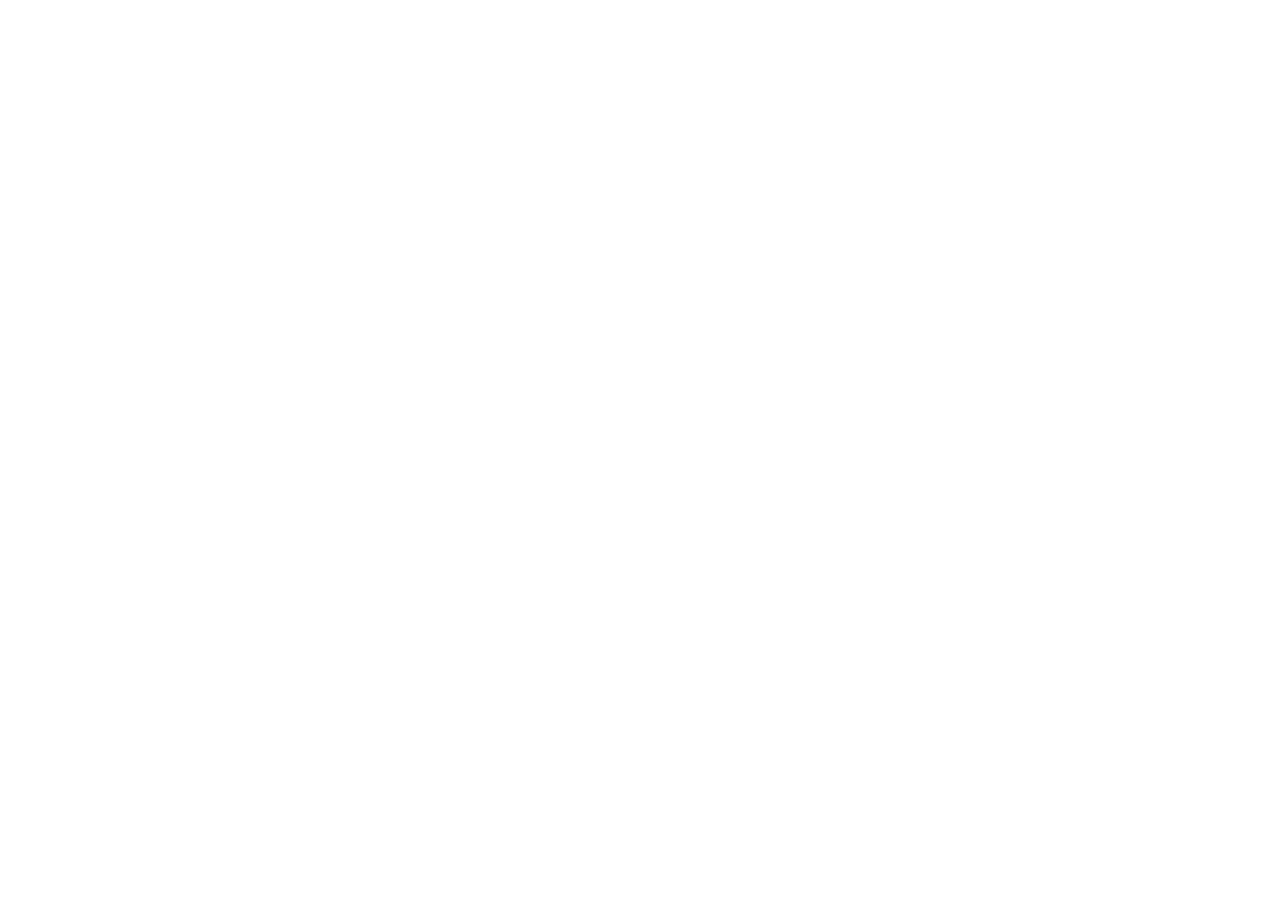
==== index.html @ 5c8ac701 "Commit inicial" ====
<!DOCTYPE html>
<html lang="pt-br">
    <head>
        <meta charset="UTF-8">
        <meta name="viewport" content="width=device-width, initial-scale=1.0">
        <title>Bikcraft - Bicicletas Elétricas</title>
        <meta name="description" content="Bicicletas elétricas de alta precisão e qualidade, feitas sob medida para o cliente. Explore o mundo na sua velocidade com a Bikcraft.">
        <link rel="stylesheet" href="./css/style.css">
    </head>
    <body>
        
    </body>
</html>
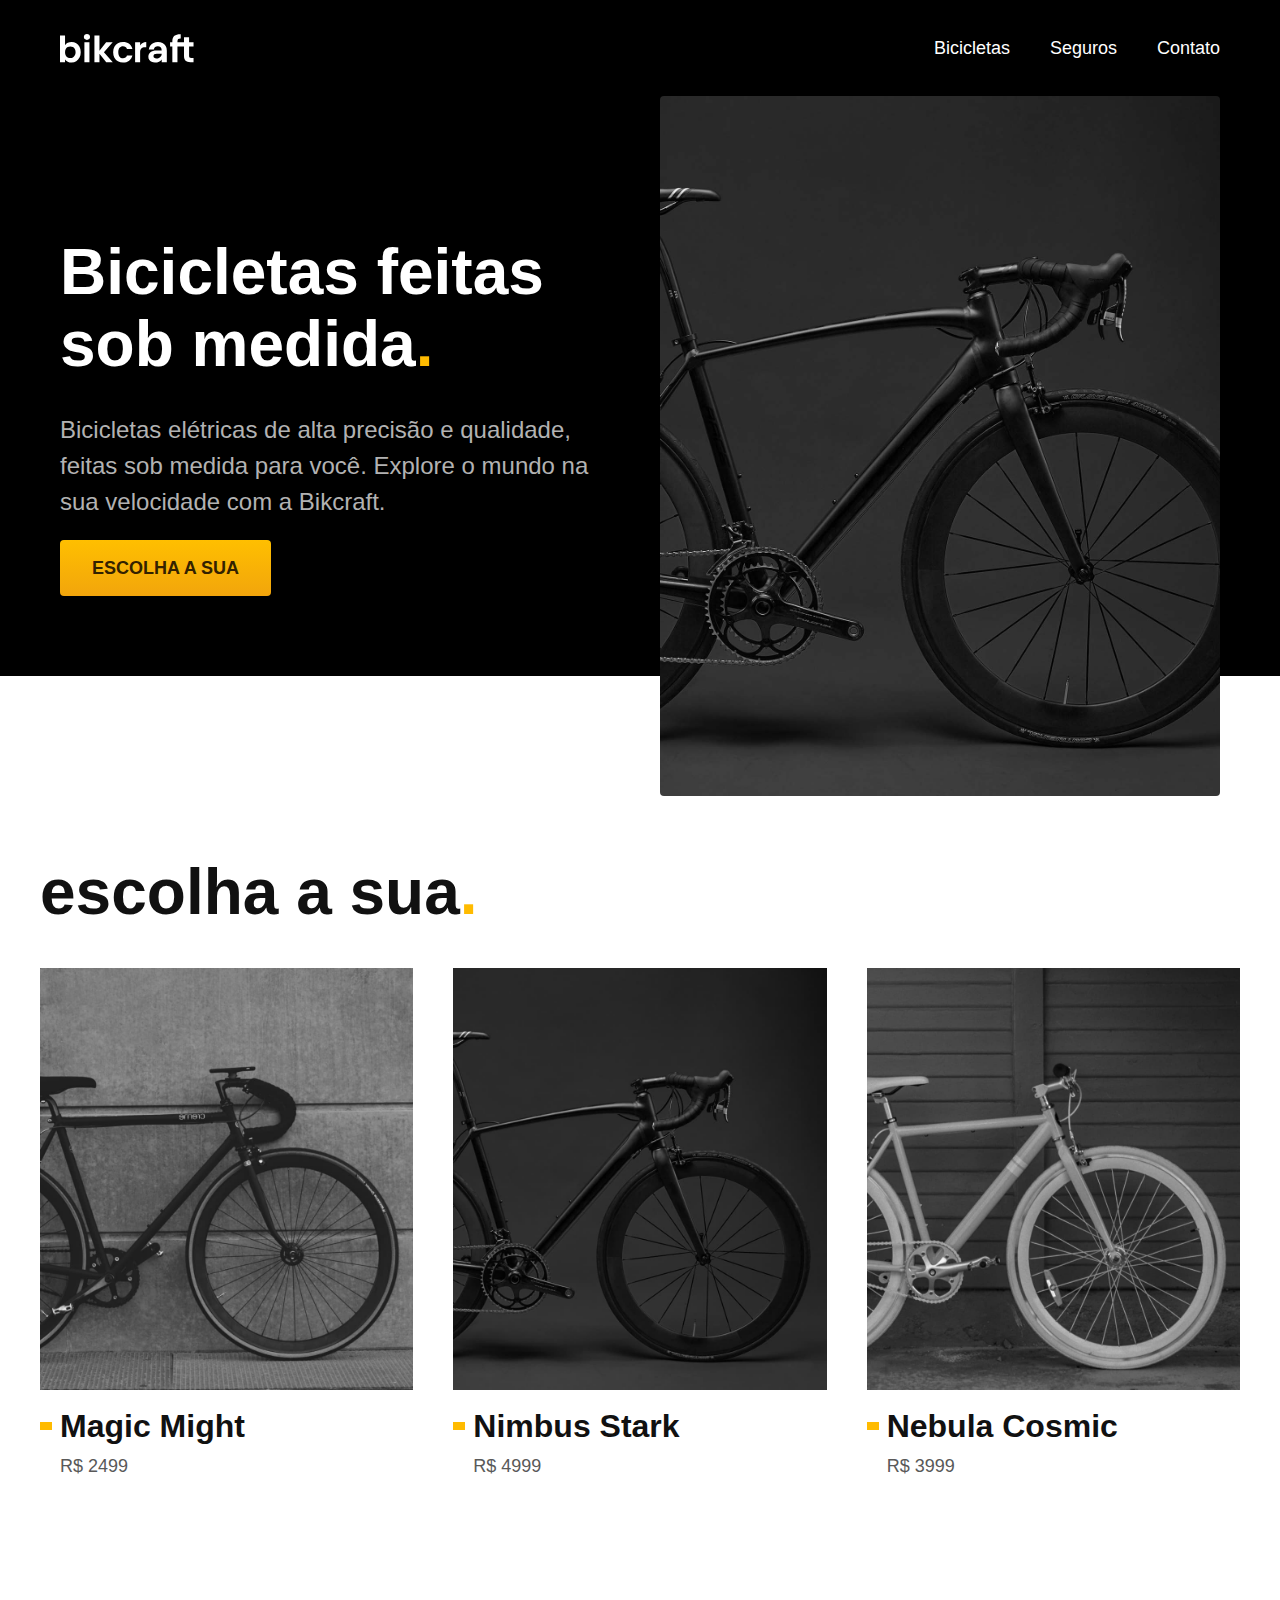
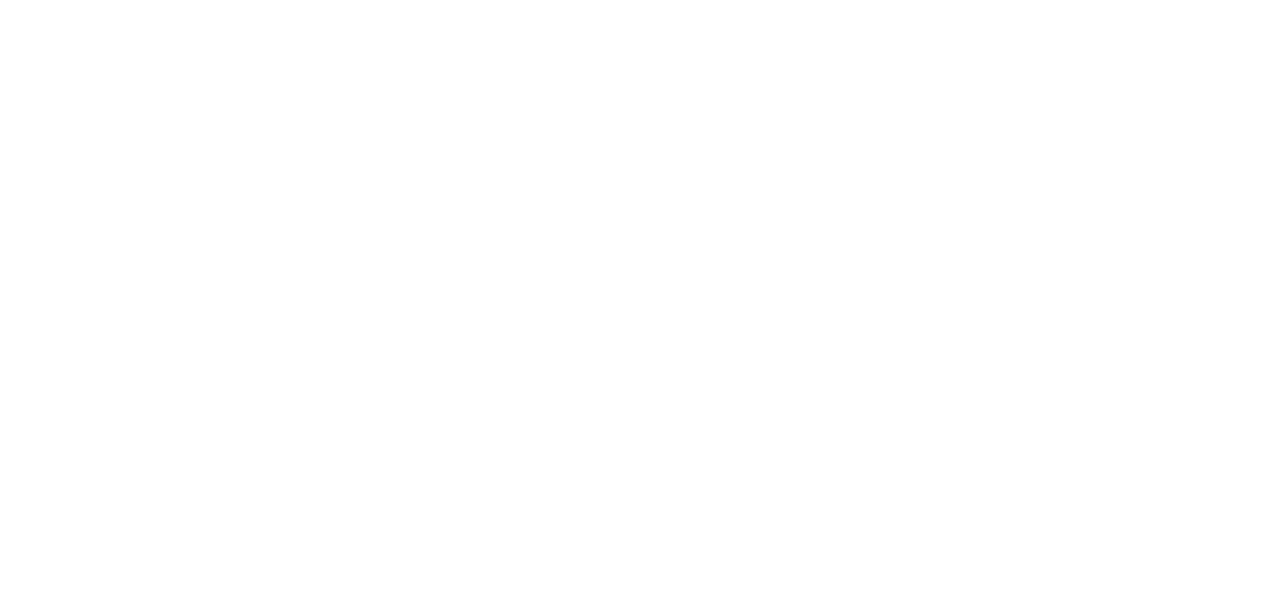
==== commit e5cff5a1: "1012 Lista 1" ====
--- a/index.html
+++ b/index.html
@@ -1,13 +1,77 @@
 <!DOCTYPE html>
 <html lang="pt-br">
-    <head>
-        <meta charset="UTF-8">
-        <meta name="viewport" content="width=device-width, initial-scale=1.0">
-        <title>Bikcraft - Bicicletas Elétricas</title>
-        <meta name="description" content="Bicicletas elétricas de alta precisão e qualidade, feitas sob medida para o cliente. Explore o mundo na sua velocidade com a Bikcraft.">
-        <link rel="stylesheet" href="./css/style.css">
-    </head>
-    <body>
-        
-    </body>
+
+<head>
+    <meta charset="UTF-8">
+    <meta name="viewport" content="width=device-width, initial-scale=1.0">
+
+    <title>Bikcraft - Bicicletas Elétricas</title>
+    <meta name="description"
+        content="Bicicletas elétricas de alta precisão e qualidade,  feitas sob medida para o cliente. Explore o mundo na sua velocidade com a Bikcraft.">
+
+    <link rel="stylesheet" href="./css/style.css">
+</head>
+
+<body>
+    <header class="header-bg">
+        <div class="header">
+            <a href="./">
+                <img src="./img/bikcraft.svg" alt="Bikcraft">
+            </a>
+
+            <nav aria-label="primaria">
+                <ul class="header-menu font-1-m cor-0">
+                    <li><a href="./bicicletas.html">Bicicletas</a></li>
+                    <li><a href="./seguros.html">Seguros</a></li>
+                    <li><a href="./contato.html">Contato</a></li>
+                </ul>
+            </nav>
+        </div>
+    </header>
+
+    <main class="introducao-bg">
+        <div class="introducao">
+            <div class="introducao-conteudo">
+                <h1 class="font-1-xxl cor-0">Bicicletas feitas sob medida<span class="cor-p1">.</span></h1>
+                <p class="font-2-l cor-5">Bicicletas elétricas de alta precisão e qualidade, feitas sob medida para
+                    você.
+                    Explore o mundo na sua velocidade com a Bikcraft.</p>
+                <a class="botao" href="./bicicletas.html">Escolha a sua</a>
+            </div>
+            <div>
+                <img src="./img/fotos/introducao.jpg" alt="Bicicleta elétrica preta.">
+            </div>
+        </div>
+    </main>
+
+    <article class="bicicletas-lista">
+        <h2 class="font-1-xxl">escolha a sua<span class="cor-p1">.</span></h2>
+
+        <ul>
+            <li>
+                <a href="./bicicletas/magic.html">
+                    <img src="./img/bicicletas/magic-home.jpg" alt="Bicicleta preta">
+                    <h3 class="font-1-xl">Magic Might</h3>
+                    <span class="font-2-m cor-8">R$ 2499</span>
+                </a>
+            </li>
+            <li>
+                <a href="./bicicletas/nimbus.html">
+                    <img src="./img/bicicletas/nimbus-home.jpg" alt="">
+                    <h3 class="font-1-xl">Nimbus Stark</h3>
+                    <span class="font-2-m cor-8">R$ 4999</span>
+                </a>
+            </li>
+            <li>
+                <a href="./bicicletas/nebula.html">
+                    <img src="./img/bicicletas/nebula-home.jpg" alt="">
+                    <h3 class="font-1-xl">Nebula Cosmic</h3>
+                    <span class="font-2-m cor-8">R$ 3999</span>
+                </a>
+            </li>
+        </ul>
+    </article>
+
+</body>
+
 </html>--- a/css/style.css
+++ b/css/style.css
@@ -0,0 +1,7 @@
+@import "./global/global.css";
+@import "./utilidades/tipografia.css";
+@import "./utilidades/cores.css";
+@import "./global/header.css";
+@import "./utilidades/componentes.css";
+@import "./home/introducao.css";
+@import "./bicicletas/bicicletas-lista.css";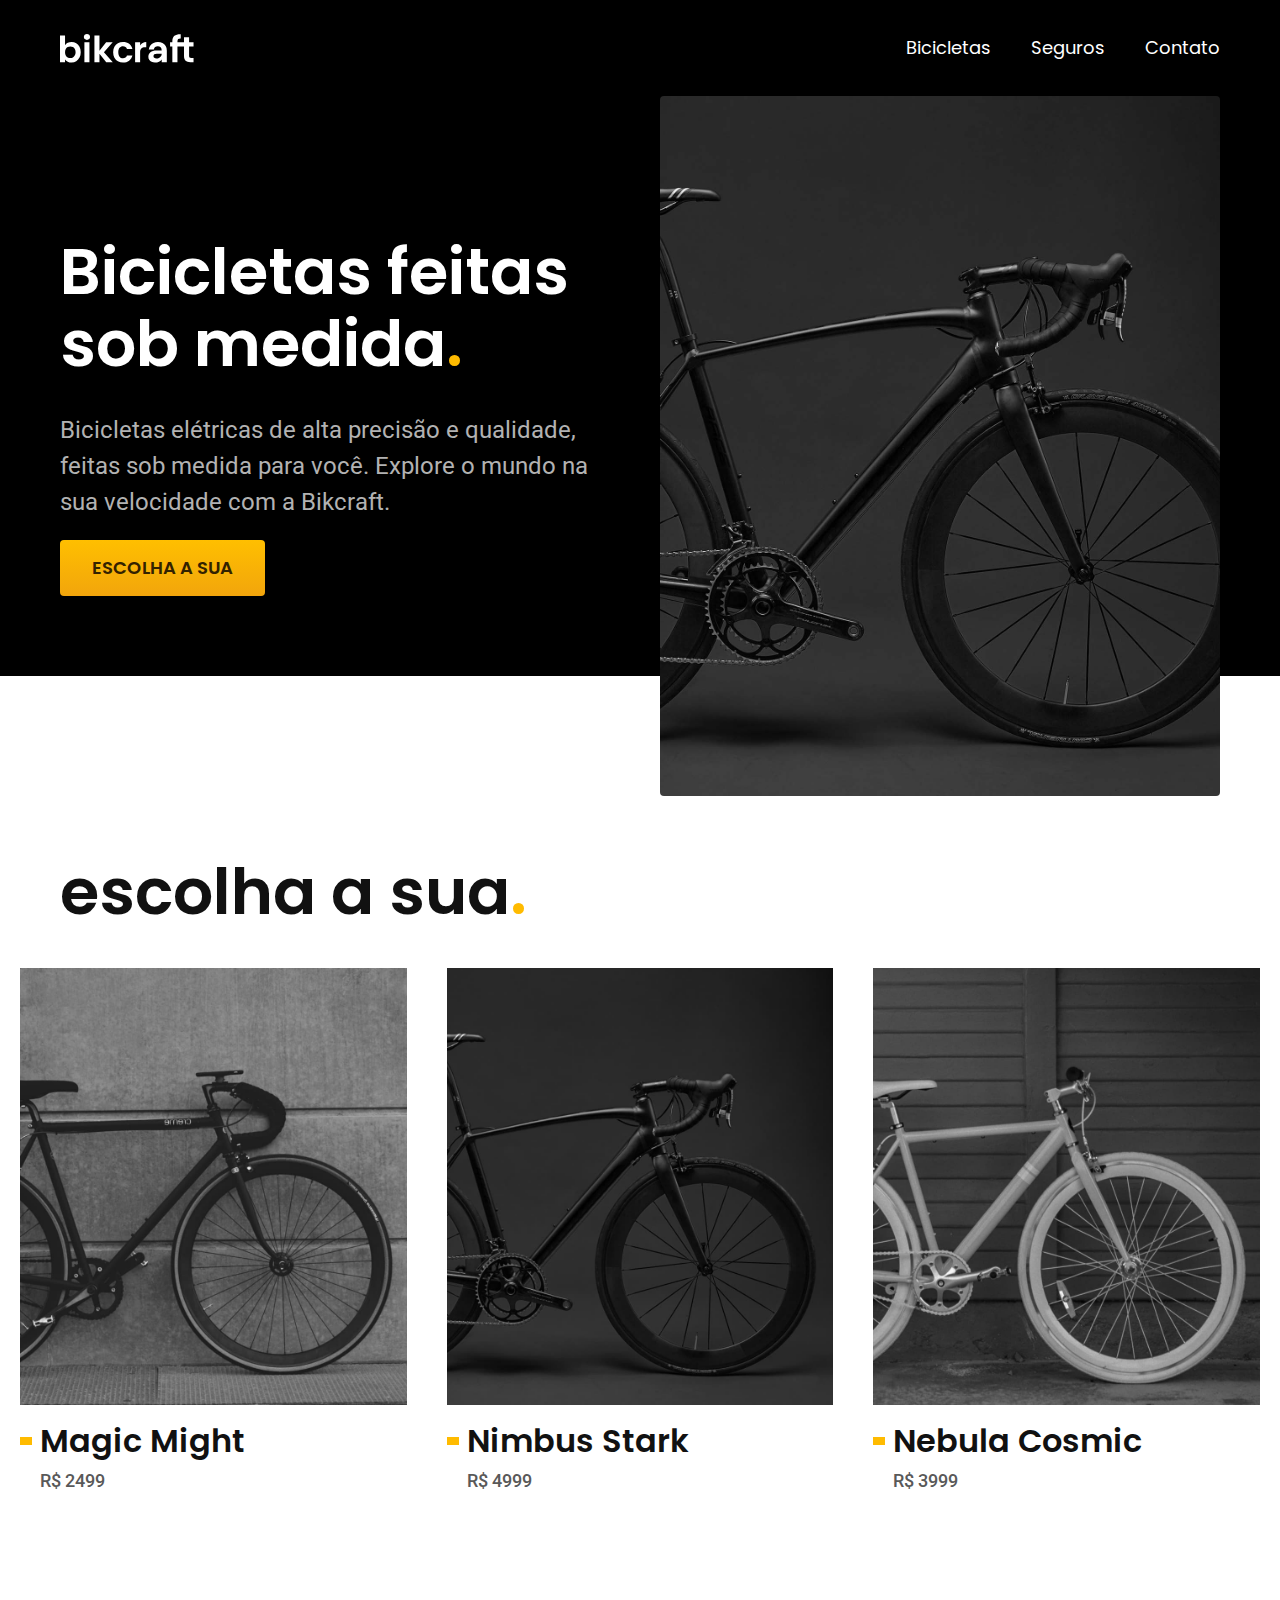
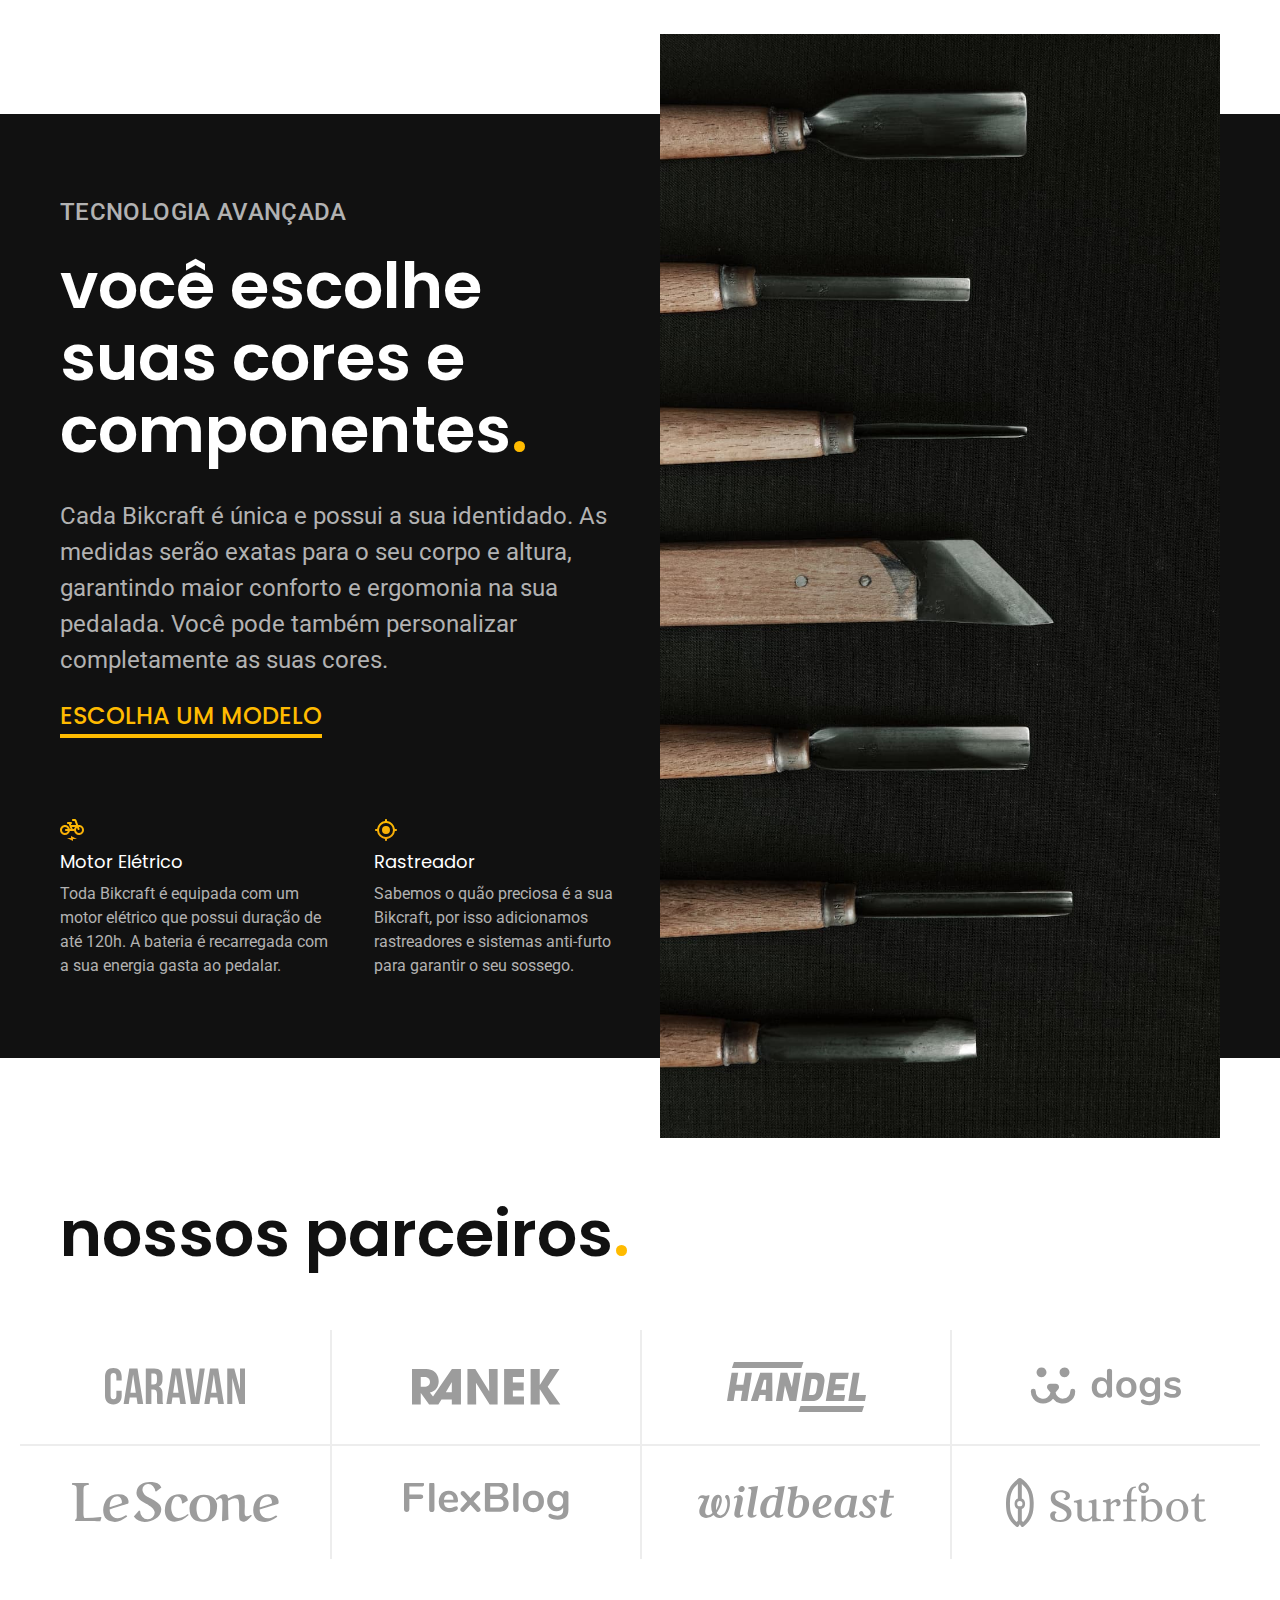
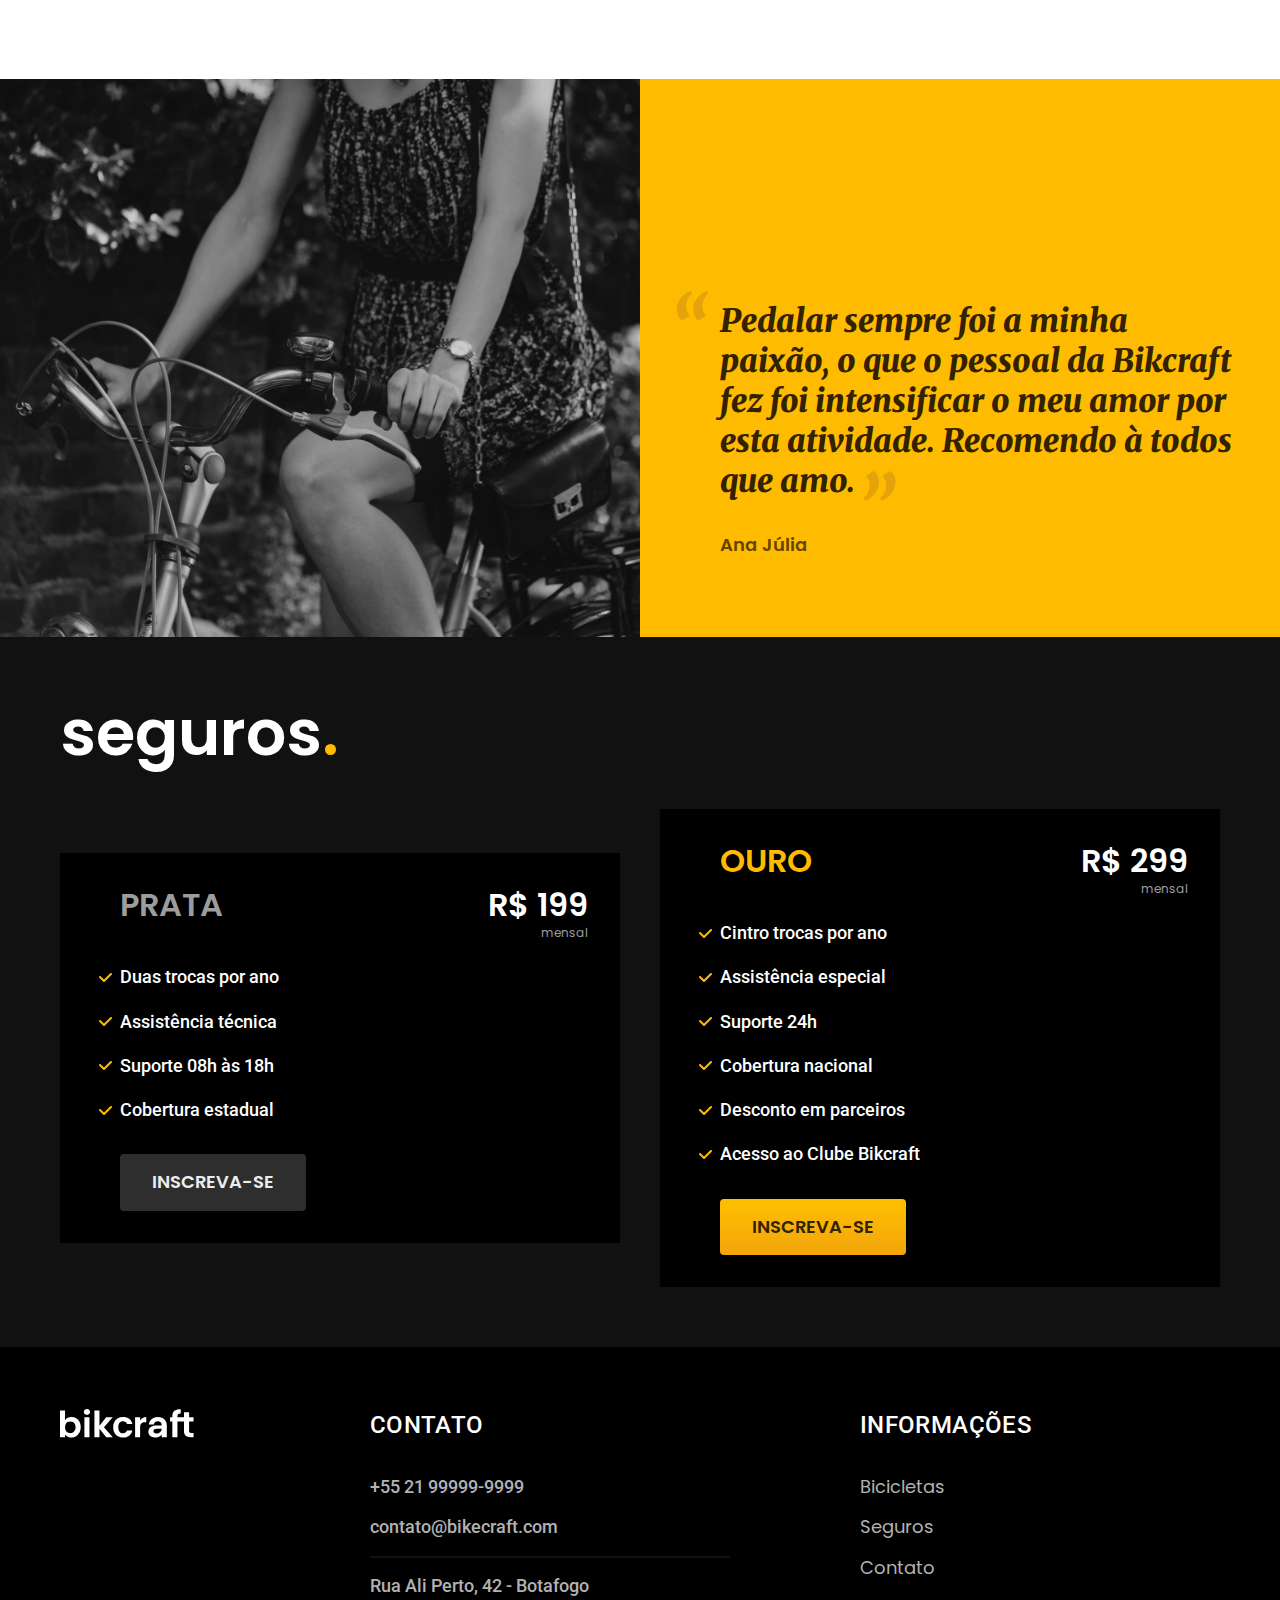
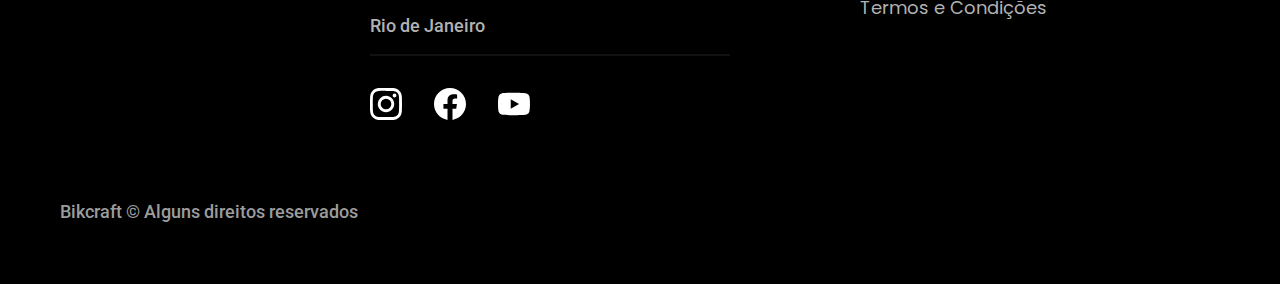
==== commit ef8eac06: "Home finalizado" ====
--- a/index.html
+++ b/index.html
@@ -10,11 +10,15 @@
         content="Bicicletas elétricas de alta precisão e qualidade,  feitas sob medida para o cliente. Explore o mundo na sua velocidade com a Bikcraft.">
 
     <link rel="stylesheet" href="./css/style.css">
+
+    <link rel="preconnect" href="https://fonts.googleapis.com">
+    <link rel="preconnect" href="https://fonts.gstatic.com" crossorigin>
+    <link href="https://fonts.googleapis.com/css2?family=Merriweather:ital,wght@1,900&family=Poppins:wght@400;600&family=Roboto:wght@500&display=swap" rel="stylesheet">
 </head>
 
 <body>
     <header class="header-bg">
-        <div class="header">
+        <div class="header container">
             <a href="./">
                 <img src="./img/bikcraft.svg" alt="Bikcraft">
             </a>
@@ -30,7 +34,7 @@
     </header>
 
     <main class="introducao-bg">
-        <div class="introducao">
+        <div class="introducao container">
             <div class="introducao-conteudo">
                 <h1 class="font-1-xxl cor-0">Bicicletas feitas sob medida<span class="cor-p1">.</span></h1>
                 <p class="font-2-l cor-5">Bicicletas elétricas de alta precisão e qualidade, feitas sob medida para
@@ -45,7 +49,7 @@
     </main>
 
     <article class="bicicletas-lista">
-        <h2 class="font-1-xxl">escolha a sua<span class="cor-p1">.</span></h2>
+        <h2 class="container font-1-xxl">escolha a sua<span class="cor-p1">.</span></h2>
 
         <ul>
             <li>
@@ -72,6 +76,124 @@
         </ul>
     </article>
 
+    <article class="tecnologia-bg">
+        <div class="tecnologia container">
+            <div class="tecnologia-conteudo">
+                <span class="font-2-l-b cor-5">Tecnologia Avançada</span>
+                <h2 class="font-1-xxl cor-0">você escolhe suas cores e componentes<span class="cor-p1">.</span></h2>
+                <p class="font-2-l cor-5">Cada Bikcraft é única e possui a sua identidado. As medidas serão exatas para o seu corpo e altura, garantindo maior conforto e ergomonia na sua pedalada. Você pode também personalizar completamente as suas cores.</p>
+                <a class="link" href="./bicicletas/">Escolha um modelo</a>
+                <div class="tecnologia-vantagens">
+                    <div>
+                        <img src="./img/icones/eletrica.svg" alt="">
+                        <h3 class="font-1-m cor-0">Motor Elétrico</h3>
+                        <p class="font-2-s cor-5">Toda Bikcraft é equipada com um motor elétrico que possui duração de até 120h. A bateria é recarregada com a sua energia gasta ao pedalar.</p>
+                    </div>
+                    <div>
+                        <img src="./img/icones/rastreador.svg" alt="">
+                        <h3 class="font-1-m cor-0">Rastreador</h3>
+                        <p class="font-2-s cor-5">Sabemos o quão preciosa é a sua Bikcraft, por isso adicionamos rastreadores e sistemas anti-furto para garantir o seu sossego.</p>
+                    </div>
+                </div>
+            </div>
+            <div class="tecnologia-imagem">
+                <img src="./img/fotos/tecnologia.jpg" alt="">
+            </div>
+        </div>
+    </article>
+
+    <section class="parceiros">
+        <h2 class="container font-1-xxl">nossos parceiros<span class="cor-p1">.</span></h2>
+        <ul>
+            <li><img src="./img/parceiros/caravan.svg" alt="caravan"></li>
+            <li><img src="./img/parceiros/ranek.svg" alt="ranek.svg"></li>
+            <li><img src="./img/parceiros/handel.svg" alt="handel.svg"></li>
+            <li><img src="./img/parceiros/dogs.svg" alt="dogs.svg"></li>
+            <li><img src="./img/parceiros/lescone.svg" alt="lescone.svg"></li>
+            <li><img src="./img/parceiros/flexblog.svg" alt="flexblog.svg"></li>
+            <li><img src="./img/parceiros/wildbeast.svg" alt="wildbeast.svg"></li>
+            <li><img src="./img/parceiros/surfbot.svg" alt="surfbot.svg"></li>
+        </ul>
+    </section>
+
+    <section class="depoimento">
+        <div>
+            <img src="./img/fotos/depoimento.jpg" alt="Pessoa pedalando uma bicicleta bikcraft">
+        </div>
+
+        <div class="depoimento-conteudo">
+            <blockquote class="font-1-xl cor-p5">
+                <p>Pedalar sempre foi a minha paixão, o que o pessoal da Bikcraft fez foi intensificar o meu amor por esta atividade. Recomendo à todos que amo.</p>
+            </blockquote>
+            <span class="font-1-m-b cor-p4">Ana Júlia</span>
+        </div>
+    </section>
+
+    <article class="seguros-bg">
+        <div class="seguros container">
+            <h2 class="font-1-xxl cor-0">seguros<span class="cor-p1">.</span></h2>
+
+            <div class="seguros-item">
+                <h3 class="font-1-xl cor-6">PRATA</h3>
+                <span class="font-1-xl cor-0">R$ 199 <span class="font-1-xs cor-6">mensal</span></span>
+                <ul class="font-2-m cor-0">
+                    <li>Duas trocas por ano</li>
+                    <li>Assistência técnica</li>
+                    <li>Suporte 08h às 18h</li>
+                    <li>Cobertura estadual</li>
+                </ul>
+                <a class="botao secundario" href="./orcamento.html">Inscreva-se</a>
+            </div>
+
+            <div class="seguros-item">
+                <h3 class="font-1-xl cor-p1">OURO</h3>
+                <span class="font-1-xl cor-0">R$ 299 <span class="font-1-xs cor-6">mensal</span></span>
+                <ul class="font-2-m cor-0">
+                    <li>Cintro trocas por ano</li>
+                    <li>Assistência especial</li>
+                    <li>Suporte 24h</li>
+                    <li>Cobertura nacional</li>
+                    <li>Desconto em parceiros</li>
+                    <li>Acesso ao Clube Bikcraft</li>
+                </ul>
+                <a class="botao" href="./orcamento.html">Inscreva-se</a>
+            </div>
+
+        </div>
+    </article>
+
+    <footer class="footer-bg">
+        <div class="footer container">
+            <img src="./img/bikcraft.svg" alt="Bikcraft">
+            <div class="footer-contato">
+                <h3 class="font-2-l-b cor-0">Contato</h3>
+                <ul class="font-2-m cor-5">
+                    <li><a href="tel:+5521999999999">+55 21 99999-9999</a></li>
+                    <li><a href="mailto:contato@bikcraft.com">contato@bikecraft.com</a></li>
+                    <li>Rua Ali Perto, 42 - Botafogo</li>
+                    <li>Rio de Janeiro</li>
+                </ul>
+                <div class="footer-redes">
+                    <a href="./"><img src="./img/redes/instagram.svg" alt="Instagram"></a>
+                    <a href="./"><img src="./img/redes/facebook.svg" alt="Facebook"></a>
+                    <a href="./"><img src="./img/redes/youtube.svg" alt="Youtube"></a>
+                </div>
+            </div>
+            <div class="footer-informacoes">
+                <h3 class="font-2-l-b cor-0">Informações</h3>
+                <nav>
+                    <ul class="font-1-m cor-5">
+                        <li><a href="./bicicletas.html">Bicicletas</a></li>
+                        <li><a href="./seguros.html">Seguros</a></li>
+                        <li><a href="./contato.html">Contato</a></li>
+                        <li><a href="./termos.html">Termos e Condições</a></li>
+                    </ul>
+                </nav>
+            </div>
+            <p class="footer-copy font-2-m cor-6">Bikcraft © Alguns direitos reservados</p>
+        </div>
+    </footer>
+
 </body>
 
 </html>--- a/css/style.css
+++ b/css/style.css
@@ -2,6 +2,11 @@
 @import "./utilidades/tipografia.css";
 @import "./utilidades/cores.css";
 @import "./global/header.css";
+@import "./global/footer.css";
 @import "./utilidades/componentes.css";
 @import "./home/introducao.css";
-@import "./bicicletas/bicicletas-lista.css";+@import "./home/tecnologia.css";
+@import "./home/paraceiros.css";
+@import "./home/depoimento.css";
+@import "./bicicletas/bicicletas-lista.css";
+@import "./seguros/seguros.css";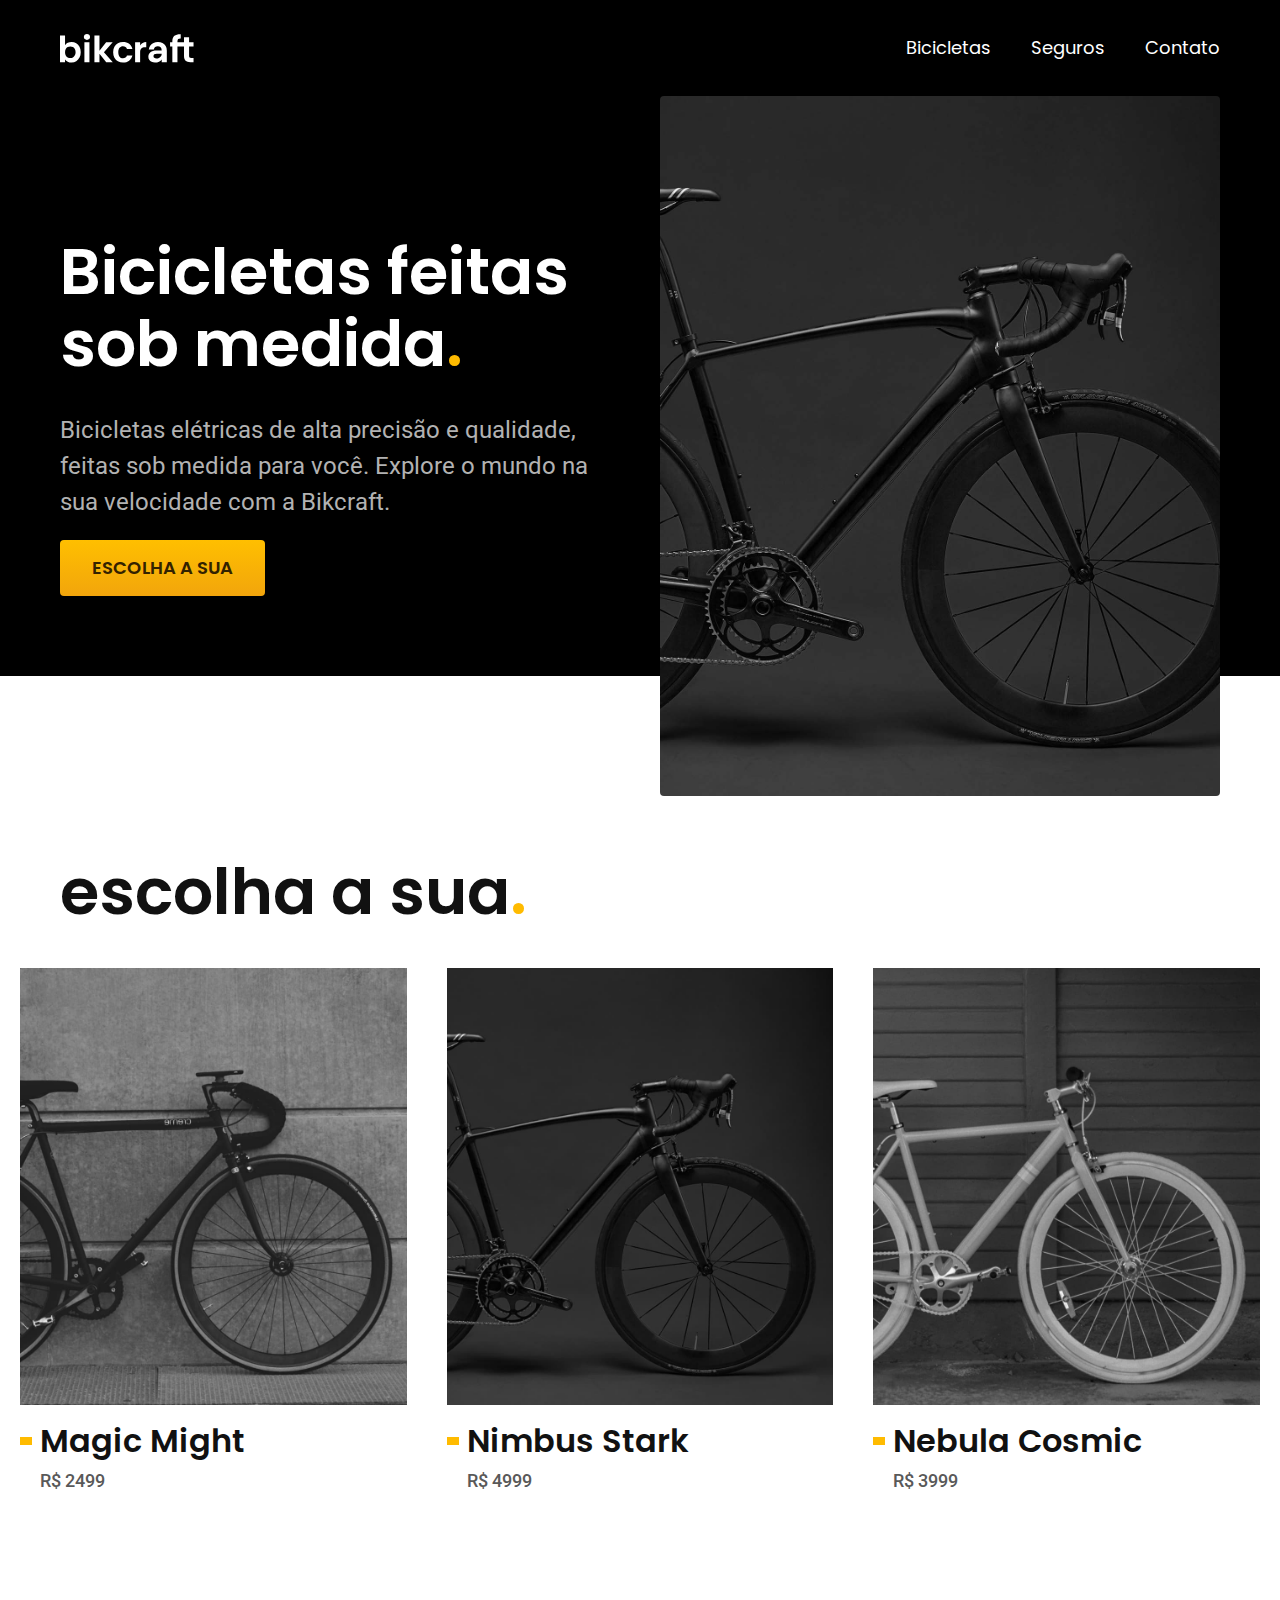
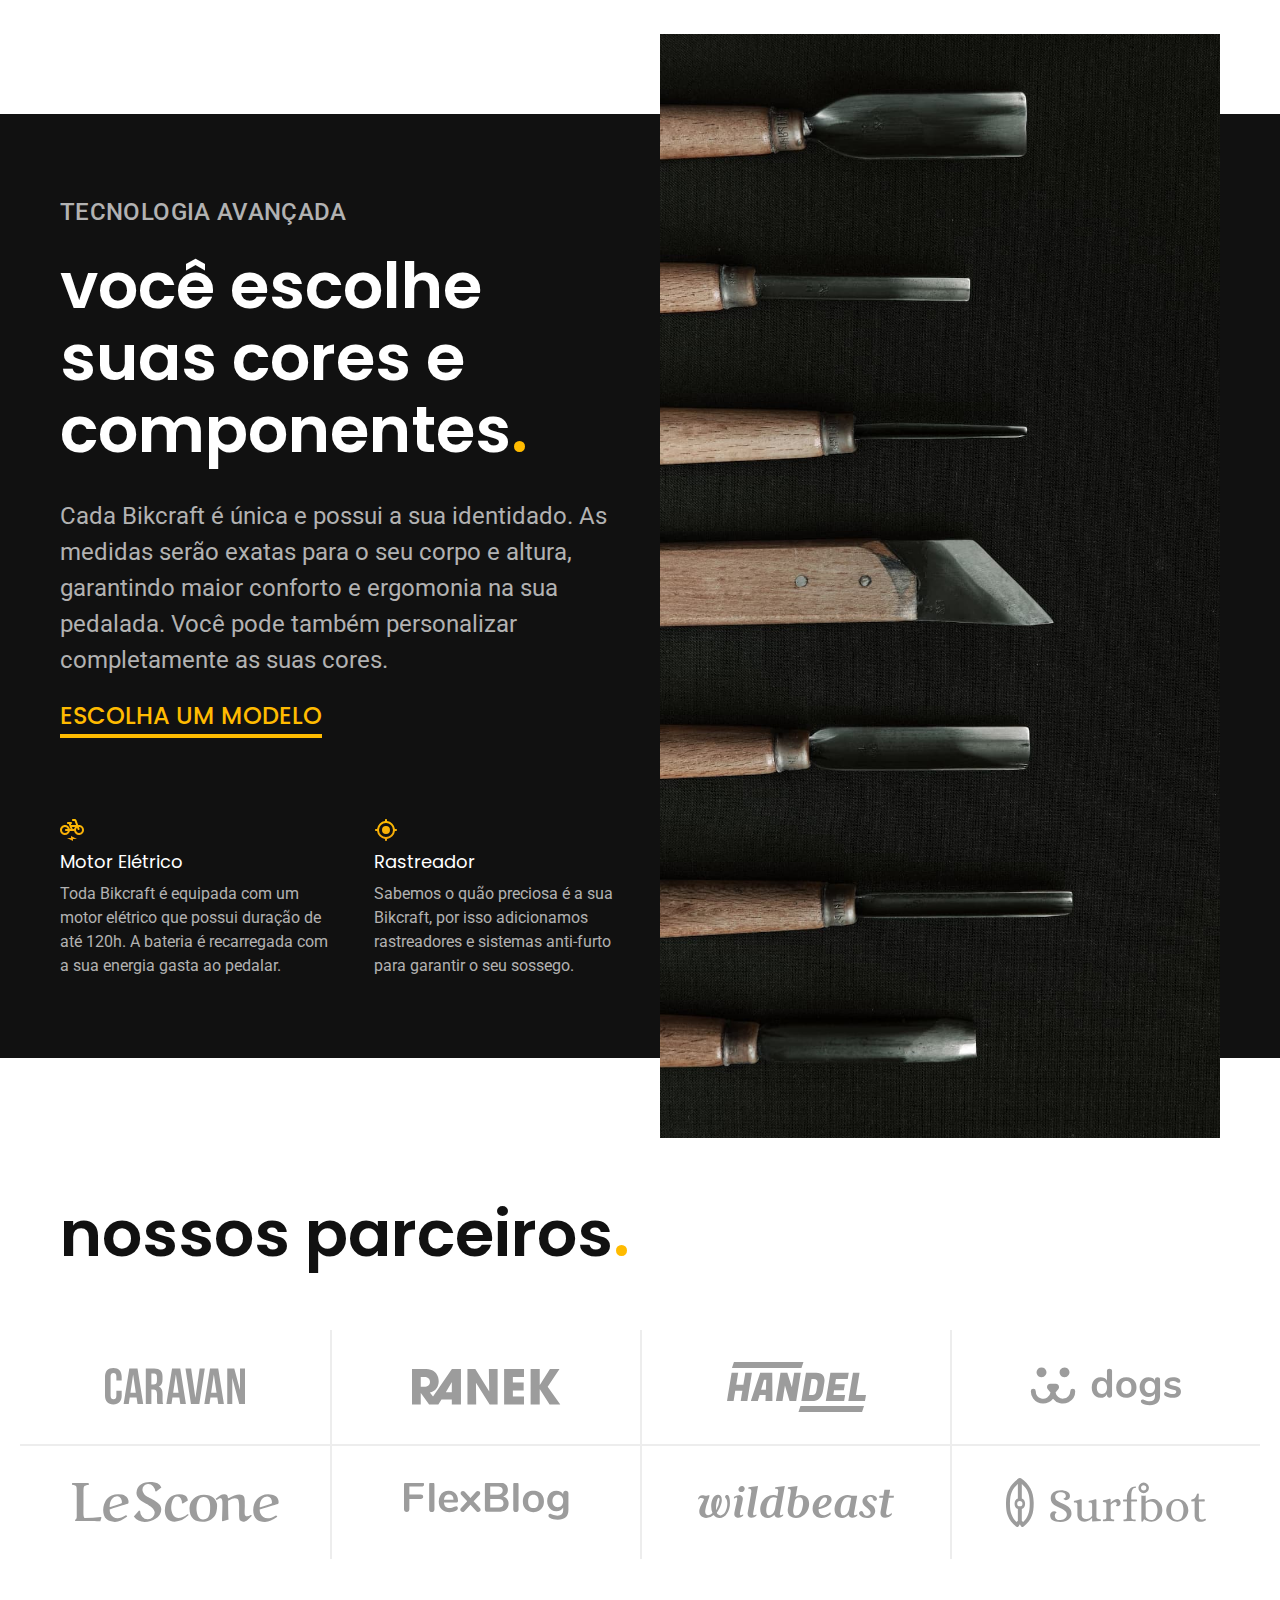
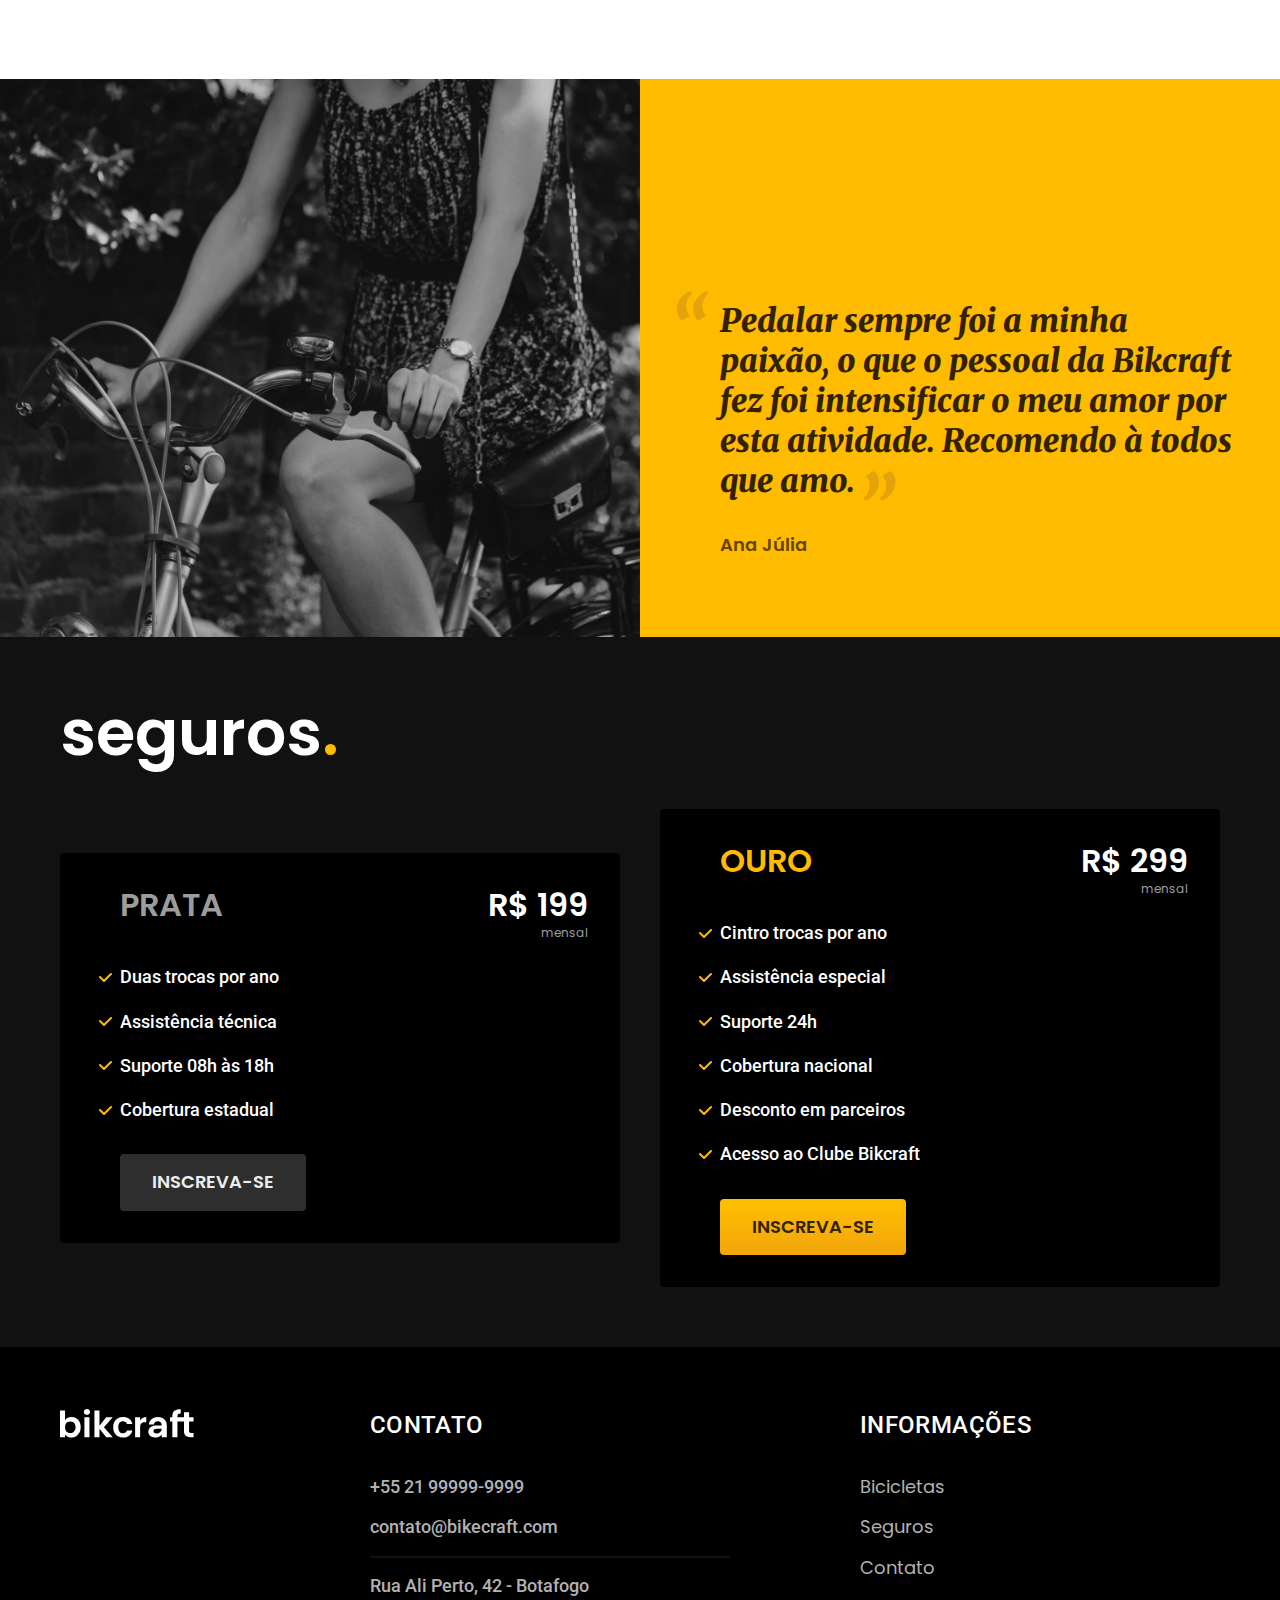
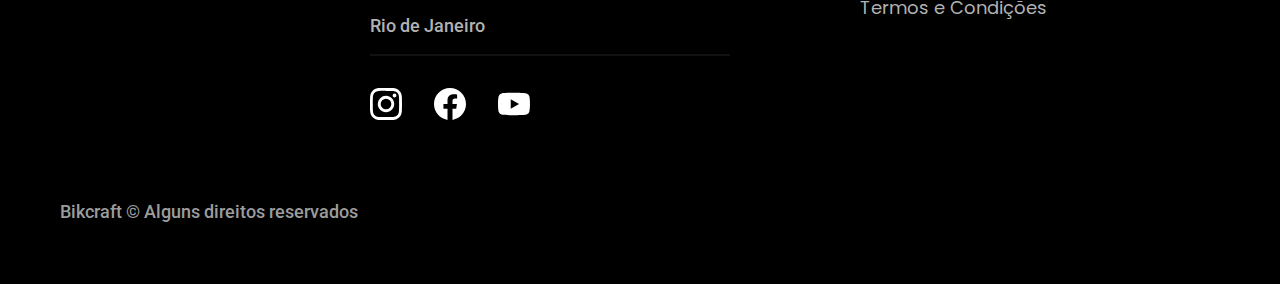
==== commit 222461ad: "1021 Seguros 2" ====
--- a/index.html
+++ b/index.html
@@ -6,8 +6,7 @@
     <meta name="viewport" content="width=device-width, initial-scale=1.0">
 
     <title>Bikcraft - Bicicletas Elétricas</title>
-    <meta name="description"
-        content="Bicicletas elétricas de alta precisão e qualidade,  feitas sob medida para o cliente. Explore o mundo na sua velocidade com a Bikcraft.">
+    <meta name="description" content="Bicicletas elétricas de alta precisão e qualidade,  feitas sob medida para o cliente. Explore o mundo na sua velocidade com a Bikcraft.">
 
     <link rel="stylesheet" href="./css/style.css">
 
--- a/css/style.css
+++ b/css/style.css
@@ -1,12 +1,27 @@
 @import "./global/global.css";
 @import "./utilidades/tipografia.css";
 @import "./utilidades/cores.css";
+
 @import "./global/header.css";
 @import "./global/footer.css";
+
+/* Utilidades */
 @import "./utilidades/componentes.css";
+
+/* Home */
 @import "./home/introducao.css";
 @import "./home/tecnologia.css";
 @import "./home/paraceiros.css";
 @import "./home/depoimento.css";
+
+/* Bicicletas */
 @import "./bicicletas/bicicletas-lista.css";
-@import "./seguros/seguros.css";+@import "./bicicletas/bicicletas.css";
+
+/* Seguros */
+@import "./seguros/seguros.css";
+@import "./seguros/vantagens.css";
+@import "./seguros/perguntas.css";
+
+/* Termos */
+@import "./termos/termos.css";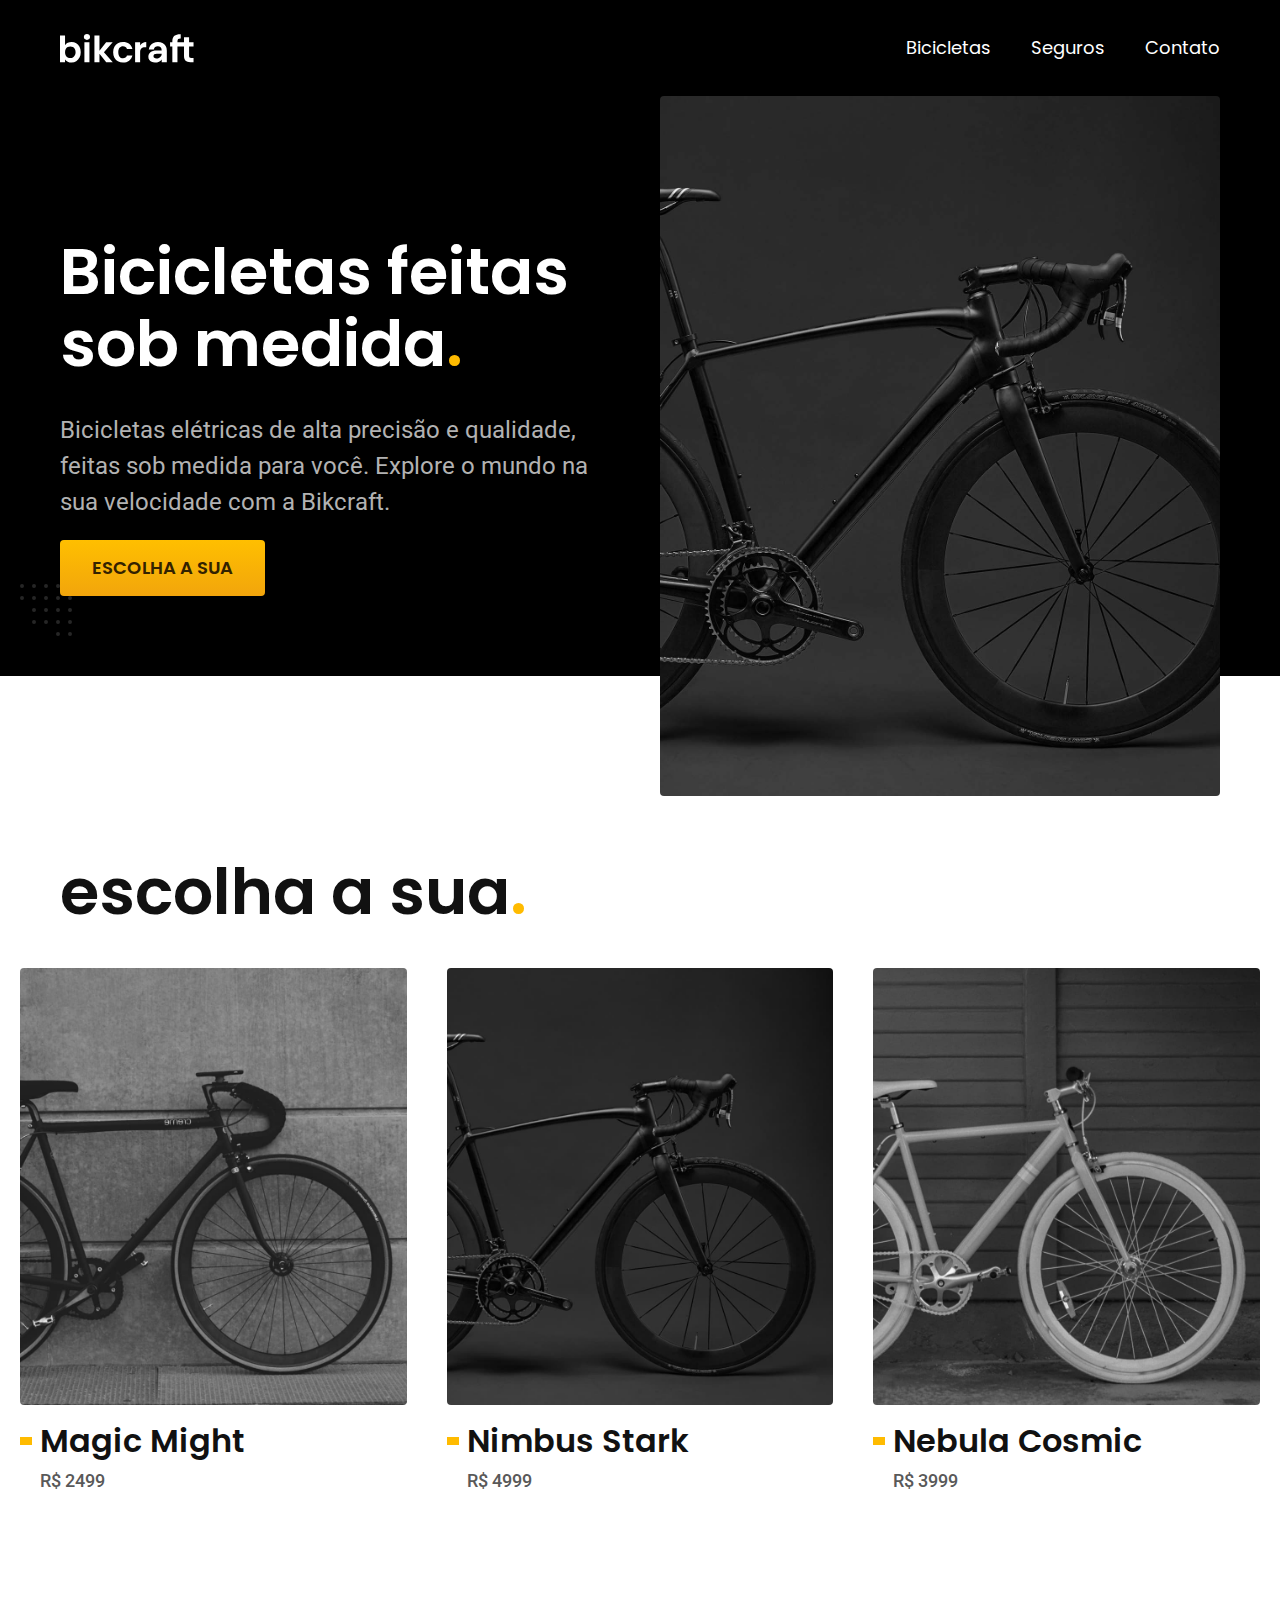
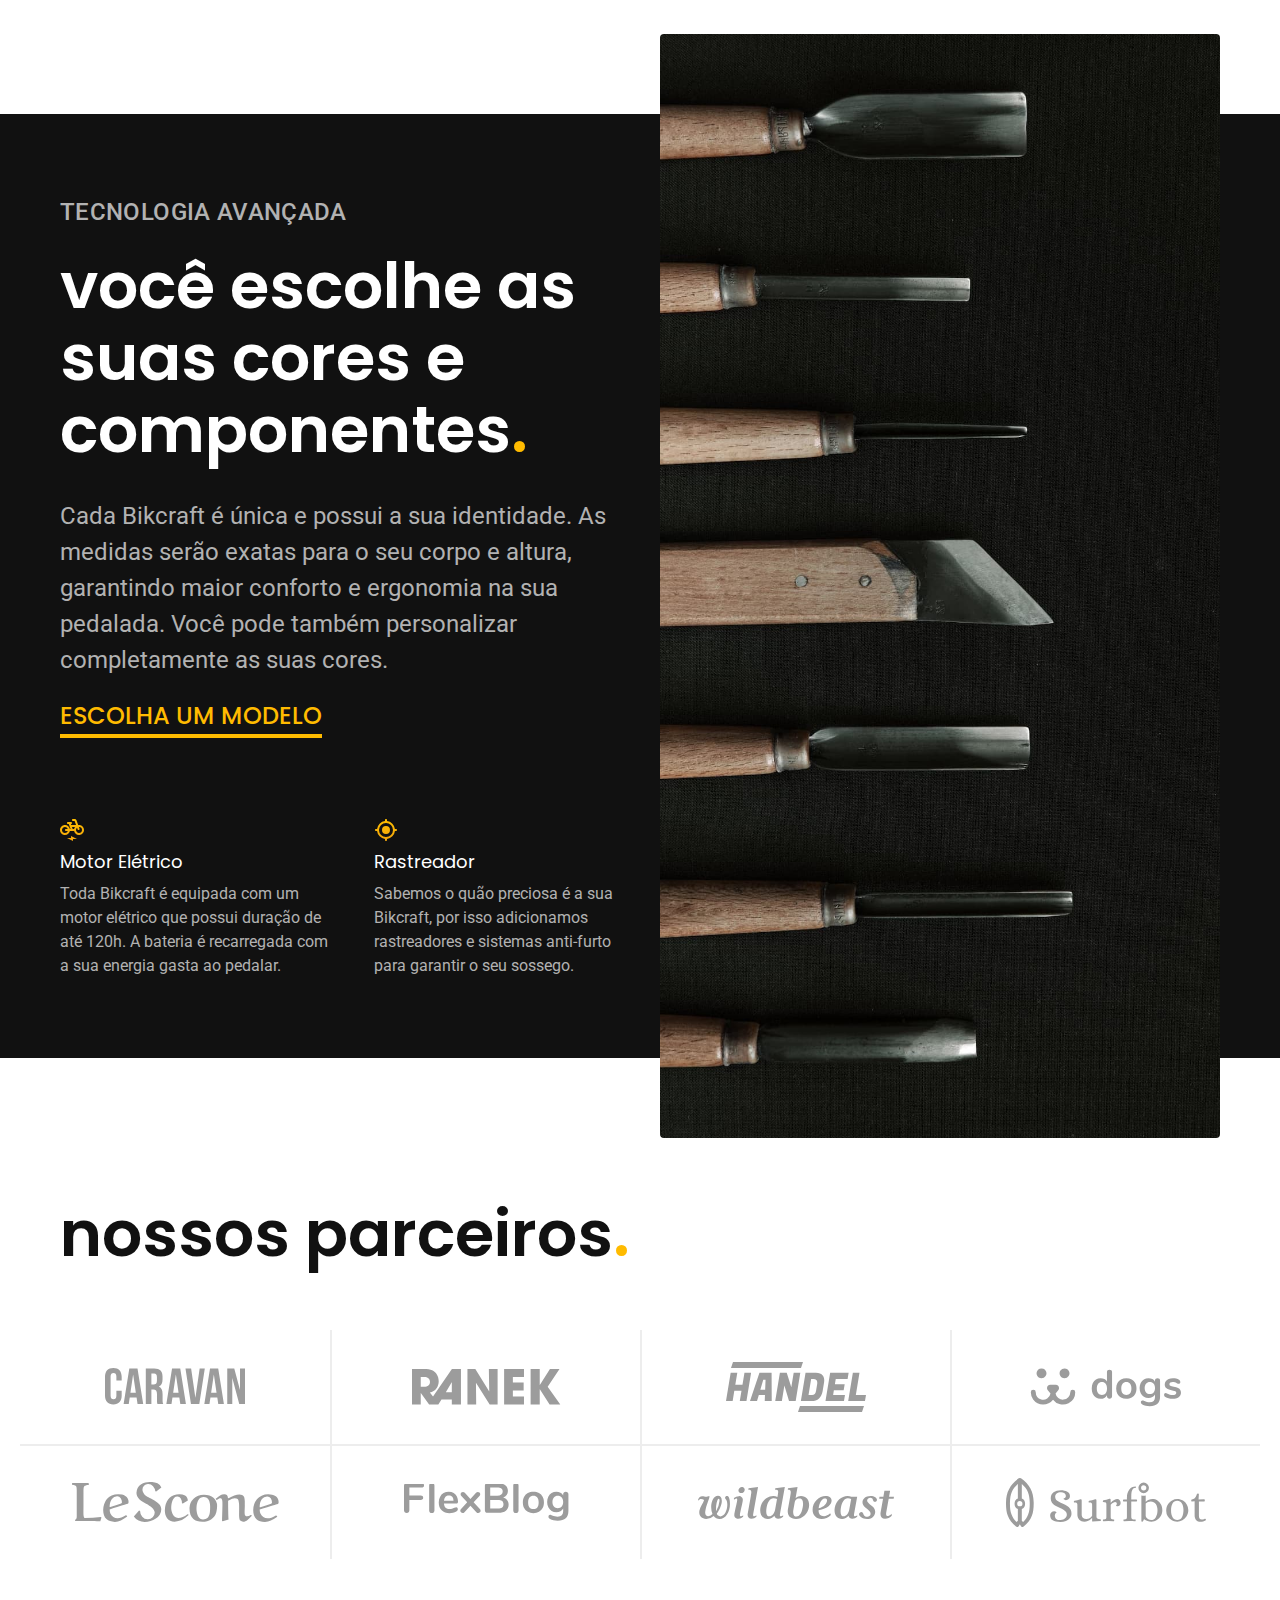
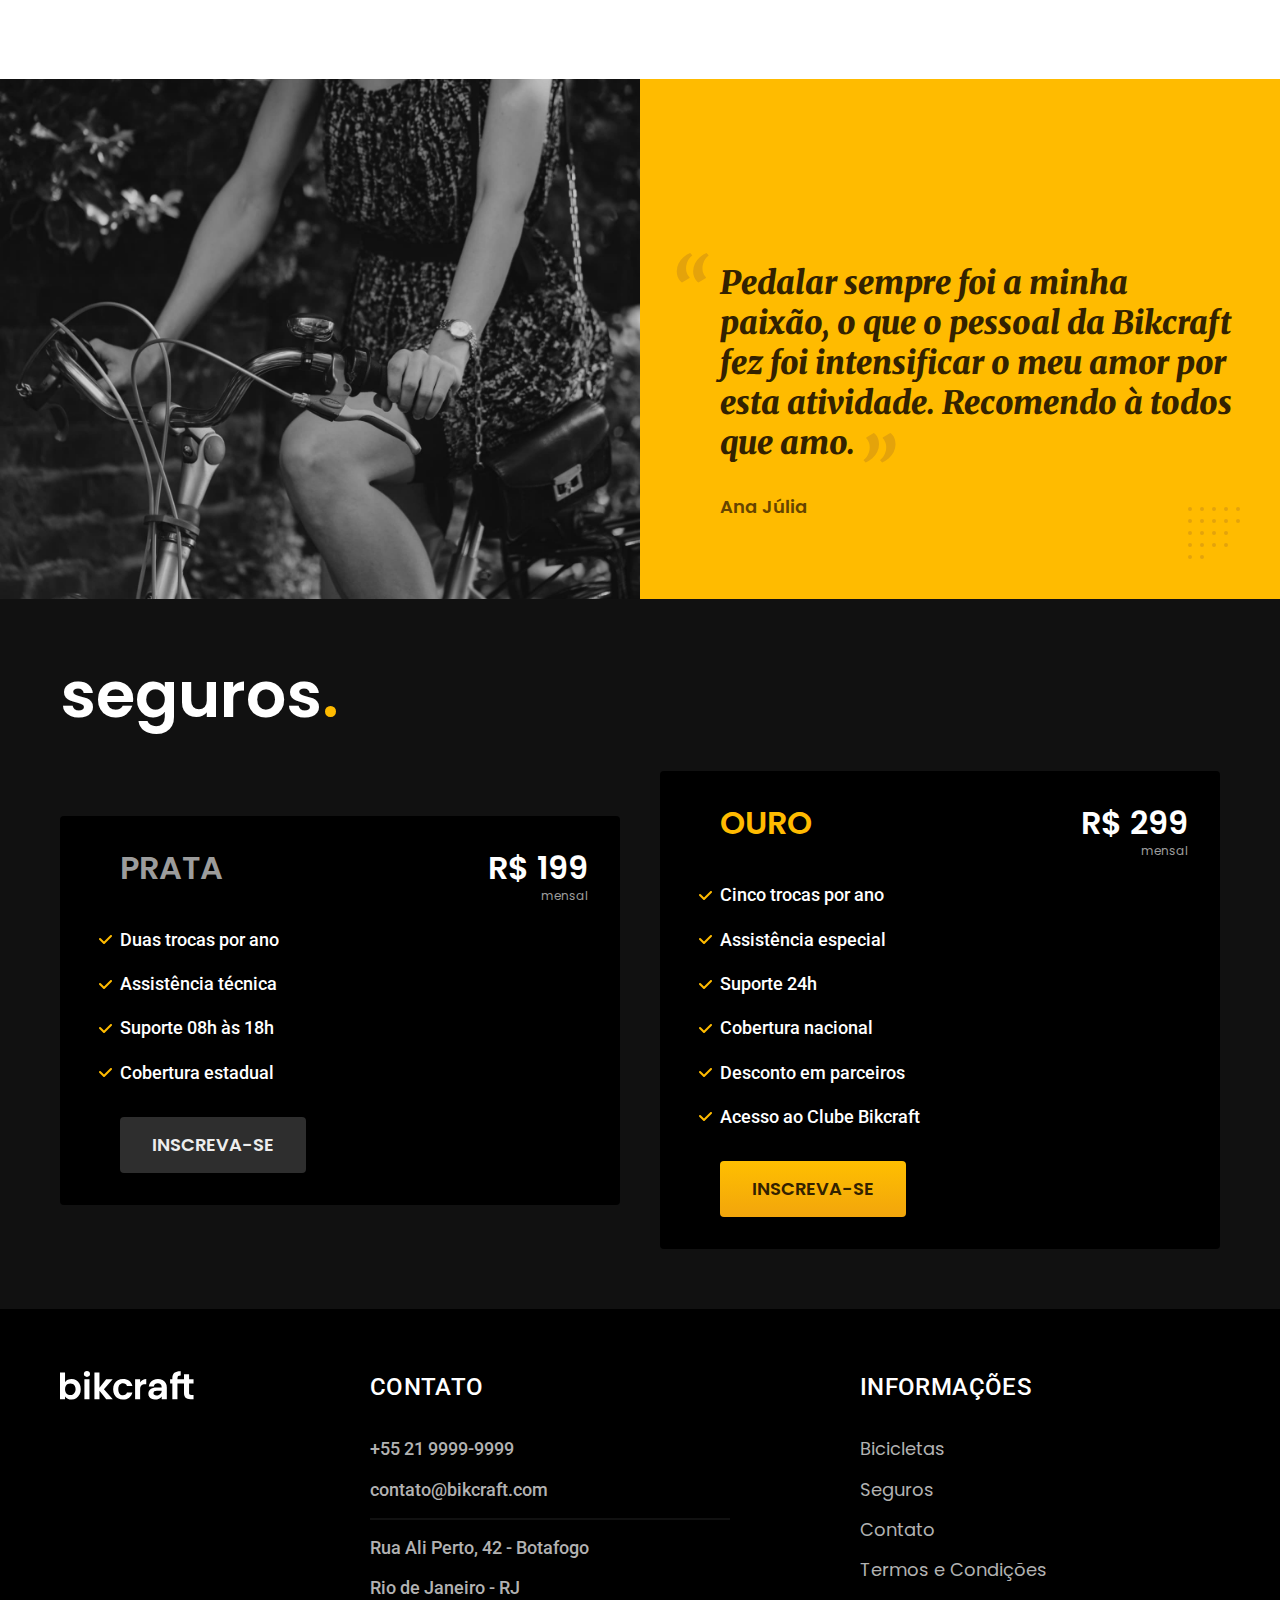
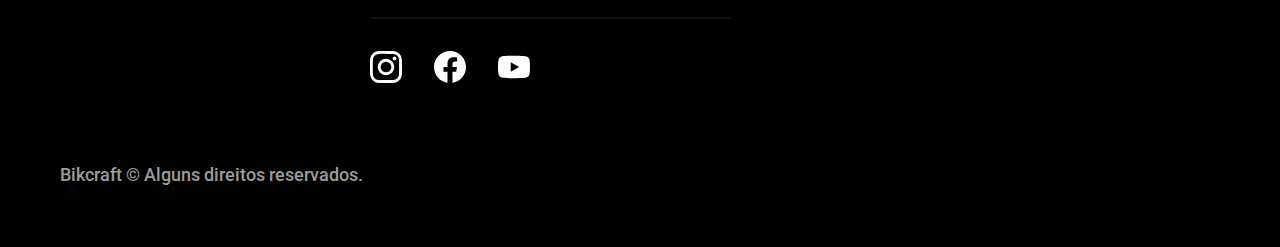
==== commit 5d57003e: "Finalizado HTML e CSS" ====
--- a/index.html
+++ b/index.html
@@ -2,197 +2,200 @@
 <html lang="pt-br">
 
 <head>
-    <meta charset="UTF-8">
-    <meta name="viewport" content="width=device-width, initial-scale=1.0">
-
-    <title>Bikcraft - Bicicletas Elétricas</title>
-    <meta name="description" content="Bicicletas elétricas de alta precisão e qualidade,  feitas sob medida para o cliente. Explore o mundo na sua velocidade com a Bikcraft.">
-
-    <link rel="stylesheet" href="./css/style.css">
-
-    <link rel="preconnect" href="https://fonts.googleapis.com">
-    <link rel="preconnect" href="https://fonts.gstatic.com" crossorigin>
-    <link href="https://fonts.googleapis.com/css2?family=Merriweather:ital,wght@1,900&family=Poppins:wght@400;600&family=Roboto:wght@500&display=swap" rel="stylesheet">
+  <meta charset="UTF-8">
+  <meta name="viewport" content="width=device-width, initial-scale=1.0">
+
+  <title>Bikcraft - Bicicletas Elétricas</title>
+  <meta name="description" content="Bicicletas elétricas de alta precisão e qualidade, feitas sob medida para o cliente. Explore o mundo na sua velocidade com a Bikcraft.">
+
+  <link rel="preload" href="./css/style.css" as="style">
+  <link rel="stylesheet" href="./css/style.css">
+
+  <link rel="preconnect" href="https://fonts.googleapis.com">
+  <link rel="preconnect" href="https://fonts.gstatic.com" crossorigin>
+  <link href="https://fonts.googleapis.com/css2?family=Merriweather:ital,wght@1,900&family=Poppins:wght@400;600&family=Roboto:wght@500&display=swap" rel="stylesheet">
 </head>
 
 <body>
-    <header class="header-bg">
-        <div class="header container">
-            <a href="./">
-                <img src="./img/bikcraft.svg" alt="Bikcraft">
-            </a>
-
-            <nav aria-label="primaria">
-                <ul class="header-menu font-1-m cor-0">
-                    <li><a href="./bicicletas.html">Bicicletas</a></li>
-                    <li><a href="./seguros.html">Seguros</a></li>
-                    <li><a href="./contato.html">Contato</a></li>
-                </ul>
-            </nav>
+  <header class="header-bg">
+    <div class="header container">
+      <a href="./">
+        <img src="./img/bikcraft.svg" width="136" height="32" alt="Bikcraft">
+      </a>
+
+      <nav aria-label="primaria">
+        <ul class="header-menu font-1-m cor-0">
+          <li><a href="./bicicletas.html">Bicicletas</a></li>
+          <li><a href="./seguros.html">Seguros</a></li>
+          <li><a href="./contato.html">Contato</a></li>
+        </ul>
+      </nav>
+    </div>
+  </header>
+
+  <main class="introducao-bg">
+    <div class="introducao container">
+      <div class="introducao-conteudo">
+        <h1 class="font-1-xxl cor-0">Bicicletas feitas sob medida<span class="cor-p1">.</span></h1>
+        <p class="font-2-l cor-5">Bicicletas elétricas de alta precisão e qualidade, feitas sob medida para você. Explore o mundo na sua velocidade com a Bikcraft.</p>
+        <a class="botao" href="./bicicletas.html">Escolha a sua</a>
+      </div>
+      <picture>
+        <source media="(max-width: 800px)" srcset="./img/bicicletas/nimbus.jpg">
+        <img src="./img/fotos/introducao.jpg" width="1280" height="1600" alt="Bicicleta elétrica preta.">
+      </picture>
+    </div>
+  </main>
+
+  <article class="bicicletas-lista">
+    <h2 class="container font-1-xxl">escolha a sua<span class="cor-p1">.</span></h2>
+
+    <ul>
+      <li>
+        <a href="./bicicletas/magic.html">
+          <img src="./img/bicicletas/magic-home.jpg" alt="Bicicleta preta" width="920" height="1040">
+          <h3 class="font-1-xl">Magic Might</h3>
+          <span class="font-2-m cor-8">R$ 2499</span>
+        </a>
+      </li>
+      <li>
+        <a href="./bicicletas/nimbus.html">
+          <img src="./img/bicicletas/nimbus-home.jpg" alt="Bicicleta preta" width="920" height="1040">
+          <h3 class="font-1-xl">Nimbus Stark</h3>
+          <span class="font-2-m cor-8">R$ 4999</span>
+        </a>
+      </li>
+      <li>
+        <a href="./bicicletas/nebula.html">
+          <img src="./img/bicicletas/nebula-home.jpg" alt="Bicicleta preta" width="920" height="1040">
+          <h3 class="font-1-xl">Nebula Cosmic</h3>
+          <span class="font-2-m cor-8">R$ 3999</span>
+        </a>
+      </li>
+    </ul>
+  </article>
+
+  <article class="tecnologia-bg">
+    <div class="tecnologia container">
+      <div class="tecnologia-conteudo">
+        <span class="font-2-l-b cor-5">Tecnologia Avançada</span>
+        <h2 class="font-1-xxl cor-0">você escolhe as suas cores e componentes<span class="cor-p1">.</span></h2>
+        <p class="font-2-l cor-5">Cada Bikcraft é única e possui a sua identidade. As medidas serão exatas para o seu corpo e altura, garantindo maior conforto e ergonomia na sua pedalada. Você pode também personalizar completamente as suas cores.</p>
+        <a class="link" href="./bicicletas.html">Escolha um modelo</a>
+        <div class="tecnologia-vantagens">
+          <div>
+            <img src="./img/icones/eletrica.svg" width="24" height="24" alt="">
+            <h3 class="font-1-m cor-0">Motor Elétrico</h3>
+            <p class="font-2-s cor-5">Toda Bikcraft é equipada com um motor elétrico que possui duração de até 120h. A bateria é recarregada com a sua energia gasta ao pedalar.</p>
+          </div>
+          <div>
+            <img src="./img/icones/rastreador.svg" width="24" height="24" alt="">
+            <h3 class="font-1-m cor-0">Rastreador</h3>
+            <p class="font-2-s cor-5">Sabemos o quão preciosa é a sua Bikcraft, por isso adicionamos rastreadores e sistemas anti-furto para garantir o seu sossego.</p>
+          </div>
         </div>
-    </header>
-
-    <main class="introducao-bg">
-        <div class="introducao container">
-            <div class="introducao-conteudo">
-                <h1 class="font-1-xxl cor-0">Bicicletas feitas sob medida<span class="cor-p1">.</span></h1>
-                <p class="font-2-l cor-5">Bicicletas elétricas de alta precisão e qualidade, feitas sob medida para
-                    você.
-                    Explore o mundo na sua velocidade com a Bikcraft.</p>
-                <a class="botao" href="./bicicletas.html">Escolha a sua</a>
-            </div>
-            <div>
-                <img src="./img/fotos/introducao.jpg" alt="Bicicleta elétrica preta.">
-            </div>
+      </div>
+      <div class="tecnologia-imagem">
+        <img src="./img/fotos/tecnologia.jpg" width="1200" height="1920" alt="">
+      </div>
+    </div>
+  </article>
+
+  <section class="parceiros" aria-label="Nossos Parceiros">
+    <h2 class="container font-1-xxl">nossos parceiros<span class="cor-p1">.</span></h2>
+
+    <ul>
+      <li><img src="./img/parceiros/caravan.svg" alt="Caravan" width="140" height="38"></li>
+      <li><img src="./img/parceiros/ranek.svg" alt="Ranek" width="149" height="36"></li>
+      <li><img src="./img/parceiros/handel.svg" alt="Handel" width="140" height="50"></li>
+      <li><img src="./img/parceiros/dogs.svg" alt="Dogs" width="152" height="39"></li>
+      <li><img src="./img/parceiros/lescone.svg" alt="LeScone" width="208" height="41"></li>
+      <li><img src="./img/parceiros/flexblog.svg" alt="FlexBlog" width="165" height="38"></li>
+      <li><img src="./img/parceiros/wildbeast.svg" alt="Wildbeast" width="196" height="34"></li>
+      <li><img src="./img/parceiros/surfbot.svg" alt="Surfbot" width="200" height="49"></li>
+    </ul>
+  </section>
+
+  <section class="depoimento" aria-label="Depoimento">
+    <div>
+      <img src="./img/fotos/depoimento.jpg" width="1560" height="1360" alt="Pessoa pedalando uma bicicleta Bikcraft">
+    </div>
+    <div class="depoimento-conteudo">
+      <blockquote class="font-1-xl cor-p5">
+        <p>Pedalar sempre foi a minha paixão, o que o pessoal da Bikcraft fez foi intensificar o meu amor por esta atividade. Recomendo à todos que amo.</p>
+      </blockquote>
+      <span class="font-1-m-b cor-p4">Ana Júlia</span>
+    </div>
+  </section>
+
+  <article class="seguros-bg">
+    <div class="seguros container">
+      <h2 class="font-1-xxl cor-0">seguros<span class="cor-p1">.</span></h2>
+      <div class="seguros-item">
+        <h3 class="font-1-xl cor-6">PRATA</h3>
+        <span class="font-1-xl cor-0">R$ 199 <span class="font-1-xs cor-6">mensal</span></span>
+        <ul class="font-2-m cor-0">
+          <li>Duas trocas por ano</li>
+          <li>Assistência técnica</li>
+          <li>Suporte 08h às 18h</li>
+          <li>Cobertura estadual</li>
+        </ul>
+        <a class="botao secundario" href="./orcamento.html">Inscreva-se</a>
+      </div>
+
+      <div class="seguros-item">
+        <h3 class="font-1-xl cor-p1">OURO</h3>
+        <span class="font-1-xl cor-0">R$ 299 <span class="font-1-xs cor-6">mensal</span></span>
+        <ul class="font-2-m cor-0">
+          <li>Cinco trocas por ano</li>
+          <li>Assistência especial</li>
+          <li>Suporte 24h</li>
+          <li>Cobertura nacional</li>
+          <li>Desconto em parceiros</li>
+          <li>Acesso ao Clube Bikcraft</li>
+        </ul>
+        <a class="botao" href="./orcamento.html">Inscreva-se</a>
+      </div>
+    </div>
+  </article>
+
+  <footer class="footer-bg">
+    <div class="footer container">
+      <img src="./img/bikcraft.svg" width="136" height="32" alt="Bikcraft">
+      <div class="footer-contato">
+        <h3 class="font-2-l-b cor-0">Contato</h3>
+        <ul class="font-2-m cor-5">
+          <li><a href="tel:+552199999999">+55 21 9999-9999</a></li>
+          <li><a href="mailto:contato@bikcraft.com">contato@bikcraft.com</a></li>
+          <li>Rua Ali Perto, 42 - Botafogo</li>
+          <li>Rio de Janeiro - RJ</li>
+        </ul>
+        <div class="footer-redes">
+          <a href="./">
+            <img src="./img/redes/instagram.svg" width="32" height="32" alt="Instagram">
+          </a>
+          <a href="./">
+            <img src="./img/redes/facebook.svg" width="32" height="32" alt="Facebook">
+          </a>
+          <a href="./">
+            <img src="./img/redes/youtube.svg" width="32" height="32" alt="Youtube">
+          </a>
         </div>
-    </main>
-
-    <article class="bicicletas-lista">
-        <h2 class="container font-1-xxl">escolha a sua<span class="cor-p1">.</span></h2>
-
-        <ul>
-            <li>
-                <a href="./bicicletas/magic.html">
-                    <img src="./img/bicicletas/magic-home.jpg" alt="Bicicleta preta">
-                    <h3 class="font-1-xl">Magic Might</h3>
-                    <span class="font-2-m cor-8">R$ 2499</span>
-                </a>
-            </li>
-            <li>
-                <a href="./bicicletas/nimbus.html">
-                    <img src="./img/bicicletas/nimbus-home.jpg" alt="">
-                    <h3 class="font-1-xl">Nimbus Stark</h3>
-                    <span class="font-2-m cor-8">R$ 4999</span>
-                </a>
-            </li>
-            <li>
-                <a href="./bicicletas/nebula.html">
-                    <img src="./img/bicicletas/nebula-home.jpg" alt="">
-                    <h3 class="font-1-xl">Nebula Cosmic</h3>
-                    <span class="font-2-m cor-8">R$ 3999</span>
-                </a>
-            </li>
-        </ul>
-    </article>
-
-    <article class="tecnologia-bg">
-        <div class="tecnologia container">
-            <div class="tecnologia-conteudo">
-                <span class="font-2-l-b cor-5">Tecnologia Avançada</span>
-                <h2 class="font-1-xxl cor-0">você escolhe suas cores e componentes<span class="cor-p1">.</span></h2>
-                <p class="font-2-l cor-5">Cada Bikcraft é única e possui a sua identidado. As medidas serão exatas para o seu corpo e altura, garantindo maior conforto e ergomonia na sua pedalada. Você pode também personalizar completamente as suas cores.</p>
-                <a class="link" href="./bicicletas/">Escolha um modelo</a>
-                <div class="tecnologia-vantagens">
-                    <div>
-                        <img src="./img/icones/eletrica.svg" alt="">
-                        <h3 class="font-1-m cor-0">Motor Elétrico</h3>
-                        <p class="font-2-s cor-5">Toda Bikcraft é equipada com um motor elétrico que possui duração de até 120h. A bateria é recarregada com a sua energia gasta ao pedalar.</p>
-                    </div>
-                    <div>
-                        <img src="./img/icones/rastreador.svg" alt="">
-                        <h3 class="font-1-m cor-0">Rastreador</h3>
-                        <p class="font-2-s cor-5">Sabemos o quão preciosa é a sua Bikcraft, por isso adicionamos rastreadores e sistemas anti-furto para garantir o seu sossego.</p>
-                    </div>
-                </div>
-            </div>
-            <div class="tecnologia-imagem">
-                <img src="./img/fotos/tecnologia.jpg" alt="">
-            </div>
-        </div>
-    </article>
-
-    <section class="parceiros">
-        <h2 class="container font-1-xxl">nossos parceiros<span class="cor-p1">.</span></h2>
-        <ul>
-            <li><img src="./img/parceiros/caravan.svg" alt="caravan"></li>
-            <li><img src="./img/parceiros/ranek.svg" alt="ranek.svg"></li>
-            <li><img src="./img/parceiros/handel.svg" alt="handel.svg"></li>
-            <li><img src="./img/parceiros/dogs.svg" alt="dogs.svg"></li>
-            <li><img src="./img/parceiros/lescone.svg" alt="lescone.svg"></li>
-            <li><img src="./img/parceiros/flexblog.svg" alt="flexblog.svg"></li>
-            <li><img src="./img/parceiros/wildbeast.svg" alt="wildbeast.svg"></li>
-            <li><img src="./img/parceiros/surfbot.svg" alt="surfbot.svg"></li>
-        </ul>
-    </section>
-
-    <section class="depoimento">
-        <div>
-            <img src="./img/fotos/depoimento.jpg" alt="Pessoa pedalando uma bicicleta bikcraft">
-        </div>
-
-        <div class="depoimento-conteudo">
-            <blockquote class="font-1-xl cor-p5">
-                <p>Pedalar sempre foi a minha paixão, o que o pessoal da Bikcraft fez foi intensificar o meu amor por esta atividade. Recomendo à todos que amo.</p>
-            </blockquote>
-            <span class="font-1-m-b cor-p4">Ana Júlia</span>
-        </div>
-    </section>
-
-    <article class="seguros-bg">
-        <div class="seguros container">
-            <h2 class="font-1-xxl cor-0">seguros<span class="cor-p1">.</span></h2>
-
-            <div class="seguros-item">
-                <h3 class="font-1-xl cor-6">PRATA</h3>
-                <span class="font-1-xl cor-0">R$ 199 <span class="font-1-xs cor-6">mensal</span></span>
-                <ul class="font-2-m cor-0">
-                    <li>Duas trocas por ano</li>
-                    <li>Assistência técnica</li>
-                    <li>Suporte 08h às 18h</li>
-                    <li>Cobertura estadual</li>
-                </ul>
-                <a class="botao secundario" href="./orcamento.html">Inscreva-se</a>
-            </div>
-
-            <div class="seguros-item">
-                <h3 class="font-1-xl cor-p1">OURO</h3>
-                <span class="font-1-xl cor-0">R$ 299 <span class="font-1-xs cor-6">mensal</span></span>
-                <ul class="font-2-m cor-0">
-                    <li>Cintro trocas por ano</li>
-                    <li>Assistência especial</li>
-                    <li>Suporte 24h</li>
-                    <li>Cobertura nacional</li>
-                    <li>Desconto em parceiros</li>
-                    <li>Acesso ao Clube Bikcraft</li>
-                </ul>
-                <a class="botao" href="./orcamento.html">Inscreva-se</a>
-            </div>
-
-        </div>
-    </article>
-
-    <footer class="footer-bg">
-        <div class="footer container">
-            <img src="./img/bikcraft.svg" alt="Bikcraft">
-            <div class="footer-contato">
-                <h3 class="font-2-l-b cor-0">Contato</h3>
-                <ul class="font-2-m cor-5">
-                    <li><a href="tel:+5521999999999">+55 21 99999-9999</a></li>
-                    <li><a href="mailto:contato@bikcraft.com">contato@bikecraft.com</a></li>
-                    <li>Rua Ali Perto, 42 - Botafogo</li>
-                    <li>Rio de Janeiro</li>
-                </ul>
-                <div class="footer-redes">
-                    <a href="./"><img src="./img/redes/instagram.svg" alt="Instagram"></a>
-                    <a href="./"><img src="./img/redes/facebook.svg" alt="Facebook"></a>
-                    <a href="./"><img src="./img/redes/youtube.svg" alt="Youtube"></a>
-                </div>
-            </div>
-            <div class="footer-informacoes">
-                <h3 class="font-2-l-b cor-0">Informações</h3>
-                <nav>
-                    <ul class="font-1-m cor-5">
-                        <li><a href="./bicicletas.html">Bicicletas</a></li>
-                        <li><a href="./seguros.html">Seguros</a></li>
-                        <li><a href="./contato.html">Contato</a></li>
-                        <li><a href="./termos.html">Termos e Condições</a></li>
-                    </ul>
-                </nav>
-            </div>
-            <p class="footer-copy font-2-m cor-6">Bikcraft © Alguns direitos reservados</p>
-        </div>
-    </footer>
-
+      </div>
+      <div class="footer-informacoes">
+        <h3 class="font-2-l-b cor-0">Informações</h3>
+        <nav>
+          <ul class="font-1-m cor-5">
+            <li><a href="./bicicletas.html">Bicicletas</a></li>
+            <li><a href="./seguros.html">Seguros</a></li>
+            <li><a href="./contato.html">Contato</a></li>
+            <li><a href="./termos.html">Termos e Condições</a></li>
+          </ul>
+        </nav>
+      </div>
+      <p class="footer-copy font-2-m cor-6">Bikcraft © Alguns direitos reservados.</p>
+    </div>
+  </footer>
 </body>
 
 </html>--- a/css/style.css
+++ b/css/style.css
@@ -7,6 +7,7 @@
 
 /* Utilidades */
 @import "./utilidades/componentes.css";
+@import "./utilidades/formulario.css";
 
 /* Home */
 @import "./home/introducao.css";
@@ -18,10 +19,21 @@
 @import "./bicicletas/bicicletas-lista.css";
 @import "./bicicletas/bicicletas.css";
 
+/* Bicicleta */
+@import "./bicicleta/bicicleta.css";
+@import "./bicicleta/seguro.css";
+
 /* Seguros */
 @import "./seguros/seguros.css";
 @import "./seguros/vantagens.css";
 @import "./seguros/perguntas.css";
 
+/* Contato */
+@import "./contato/contato.css";
+@import "./contato/lojas.css";
+
+/* Orçamento */
+@import "./orcamento/orcamento.css";
+
 /* Termos */
 @import "./termos/termos.css";--- a/css/style.css
+++ b/css/style.css
@@ -7,6 +7,7 @@
 
 /* Utilidades */
 @import "./utilidades/componentes.css";
+@import "./utilidades/formulario.css";
 
 /* Home */
 @import "./home/introducao.css";
@@ -18,10 +19,21 @@
 @import "./bicicletas/bicicletas-lista.css";
 @import "./bicicletas/bicicletas.css";
 
+/* Bicicleta */
+@import "./bicicleta/bicicleta.css";
+@import "./bicicleta/seguro.css";
+
 /* Seguros */
 @import "./seguros/seguros.css";
 @import "./seguros/vantagens.css";
 @import "./seguros/perguntas.css";
 
+/* Contato */
+@import "./contato/contato.css";
+@import "./contato/lojas.css";
+
+/* Orçamento */
+@import "./orcamento/orcamento.css";
+
 /* Termos */
 @import "./termos/termos.css";